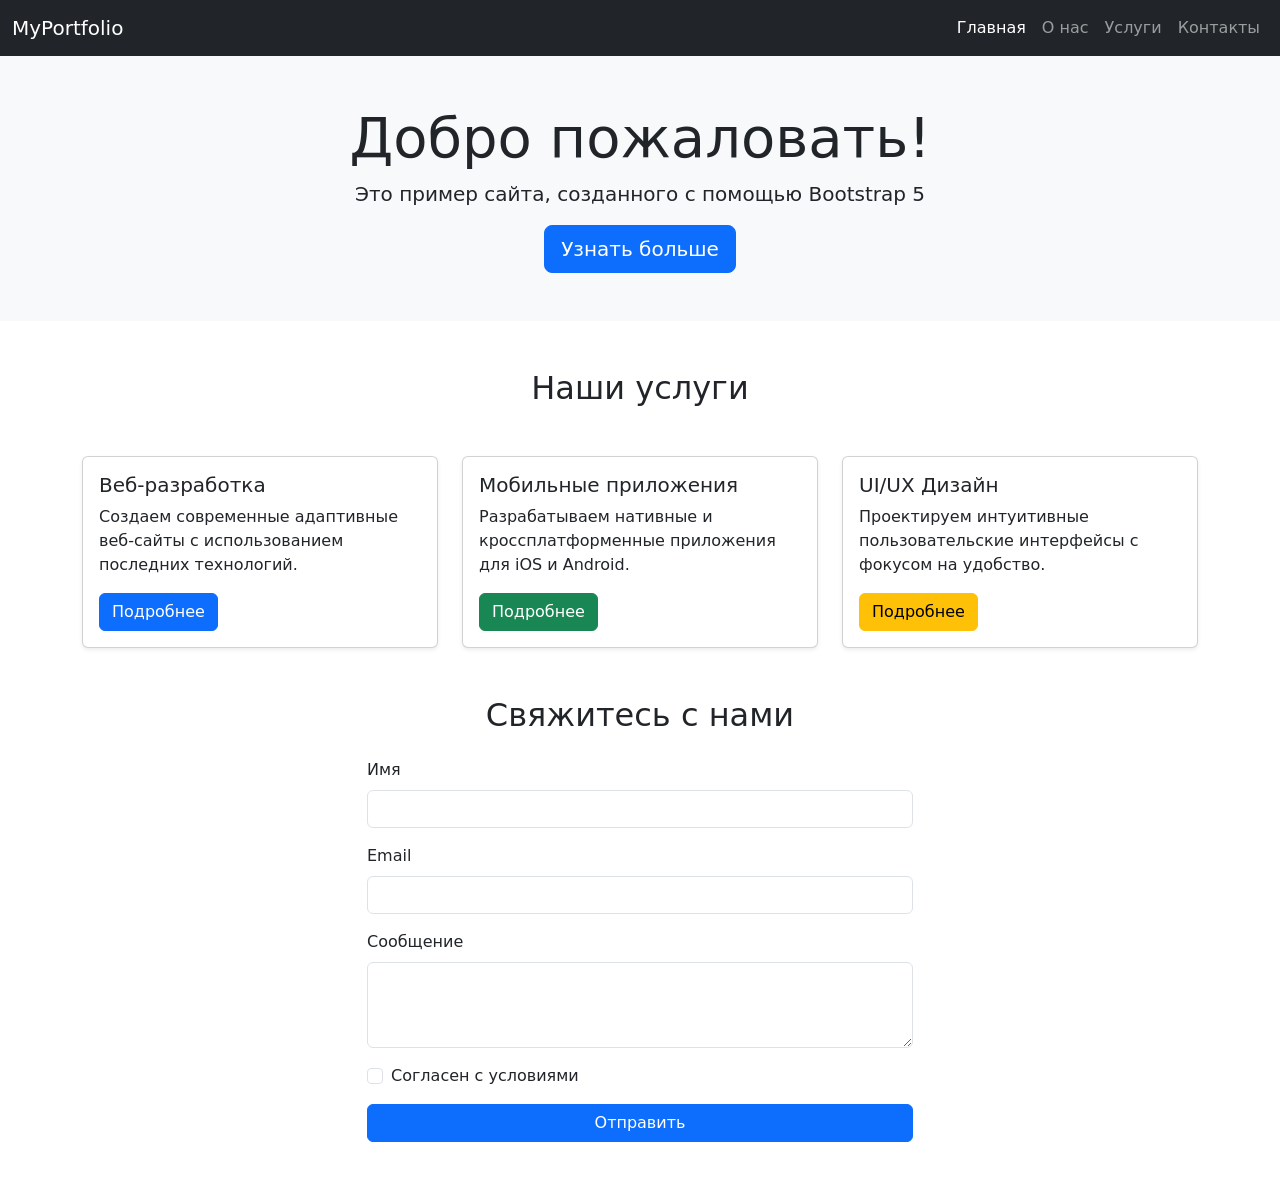
==== index.html @ f77bf300 "Initial commit for Lab13" ====
<!DOCTYPE html>
<html lang="ru">

<head>
    <meta charset="UTF-8">
    <meta name="viewport" content="width=device-width, initial-scale=1.0">
    <title>Bootstrap Lab - Abbasov</title>
    <link href="https://cdn.jsdelivr.net/npm/bootstrap@5.3.3/dist/css/bootstrap.min.css" rel="stylesheet">
    <link rel="stylesheet" href="custom.css">
</head>

<body>
    <nav class="navbar navbar-expand-lg navbar-dark bg-dark">
        <div class="container-fluid">
            <a class="navbar-brand" href="#">MyPortfolio</a>
            <button class="navbar-toggler" type="button" data-bs-toggle="collapse" data-bs-target="#navbarNav">
                <span class="navbar-toggler-icon"></span>
            </button>
            <div class="collapse navbar-collapse" id="navbarNav">
                <ul class="navbar-nav ms-auto">
                    <li class="nav-item"><a class="nav-link active" href="#home">Главная</a></li>
                    <li class="nav-item"><a class="nav-link" href="#about">О нас</a></li>
                    <li class="nav-item"><a class="nav-link" href="#services">Услуги</a></li>
                    <li class="nav-item"><a class="nav-link" href="#contact">Контакты</a></li>
                </ul>
            </div>
        </div>
    </nav>

    <div class="container-fluid bg-light py-5" id="home">
        <div class="container text-center">
            <h1 class="display-4">Добро пожаловать!</h1>
            <p class="lead">Это пример сайта, созданного с помощью Bootstrap 5</p>
            <button class="btn btn-primary btn-lg">Узнать больше</button>
        </div>
    </div>

    <script src="https://cdn.jsdelivr.net/npm/bootstrap@5.3.3/dist/js/bootstrap.bundle.min.js"></script>
    <div class="container my-5" id="services">
        <h2 class="text-center mb-5">Наши услуги</h2>
        <div class="row g-4">
            <div class="col-12 col-md-6 col-lg-4">
                <div class="card h-100 shadow-sm">
                    <div class="card-body">
                        <h5 class="card-title">Веб-разработка</h5>
                        <p class="card-text">Создаем современные адаптивные веб-сайты с использованием последних
                            технологий.</p>
                        <a href="#" class="btn btn-primary">Подробнее</a>
                    </div>
                </div>
            </div>
            <div class="col-12 col-md-6 col-lg-4">
                <div class="card h-100 shadow-sm">
                    <div class="card-body">
                        <h5 class="card-title">Мобильные приложения</h5>
                        <p class="card-text">Разрабатываем нативные и кроссплатформенные приложения для iOS и Android.
                        </p>
                        <a href="#" class="btn btn-success">Подробнее</a>
                    </div>
                </div>
            </div>
            <div class="col-12 col-md-6 col-lg-4">
                <div class="card h-100 shadow-sm">
                    <div class="card-body">
                        <h5 class="card-title">UI/UX Дизайн</h5>
                        <p class="card-text">Проектируем интуитивные пользовательские интерфейсы с фокусом на удобство.
                        </p>
                        <a href="#" class="btn btn-warning">Подробнее</a>
                    </div>
                </div>
            </div>
        </div>
    </div>
    <div class="container my-5" id="contact">
        <div class="row justify-content-center">
            <div class="col-lg-6">
                <h2 class="text-center mb-4">Свяжитесь с нами</h2>
                <form id="contactForm" class="needs-validation" novalidate>
                    <div class="mb-3">
                        <label for="name" class="form-label">Имя</label>
                        <input type="text" class="form-control" id="name" required>
                        <div class="invalid-feedback">Введите ваше имя.</div>
                    </div>
                    <div class="mb-3">
                        <label for="email" class="form-label">Email</label>
                        <input type="email" class="form-control" id="email" required>
                        <div class="invalid-feedback">Введите корректный email.</div>
                    </div>
                    <div class="mb-3">
                        <label for="message" class="form-label">Сообщение</label>
                        <textarea class="form-control" id="message" rows="3" required></textarea>
                        <div class="invalid-feedback">Введите сообщение.</div>
                    </div>
                    <div class="mb-3 form-check">
                        <input type="checkbox" class="form-check-input" id="agree" required>
                        <label class="form-check-label" for="agree">Согласен с условиями</label>
                        <div class="invalid-feedback">Необходимо согласие.</div>
                    </div>
                    <div class="d-grid">
                        <button class="btn btn-primary" type="submit">Отправить</button>
                    </div>
                </form>
            </div>
        </div>
    </div>

    <script>
        (function () {
            const form = document.getElementById('contactForm');
            form.addEventListener('submit', function (event) {
                if (!form.checkValidity()) {
                    event.preventDefault();
                    event.stopPropagation();
                } else {
                    event.preventDefault();
                    alert("Форма успешно отправлена!");
                    form.reset();
                    form.classList.remove("was-validated");
                }
                form.classList.add("was-validated");
            }, false);
        })();
    </script>
</body>

</html>
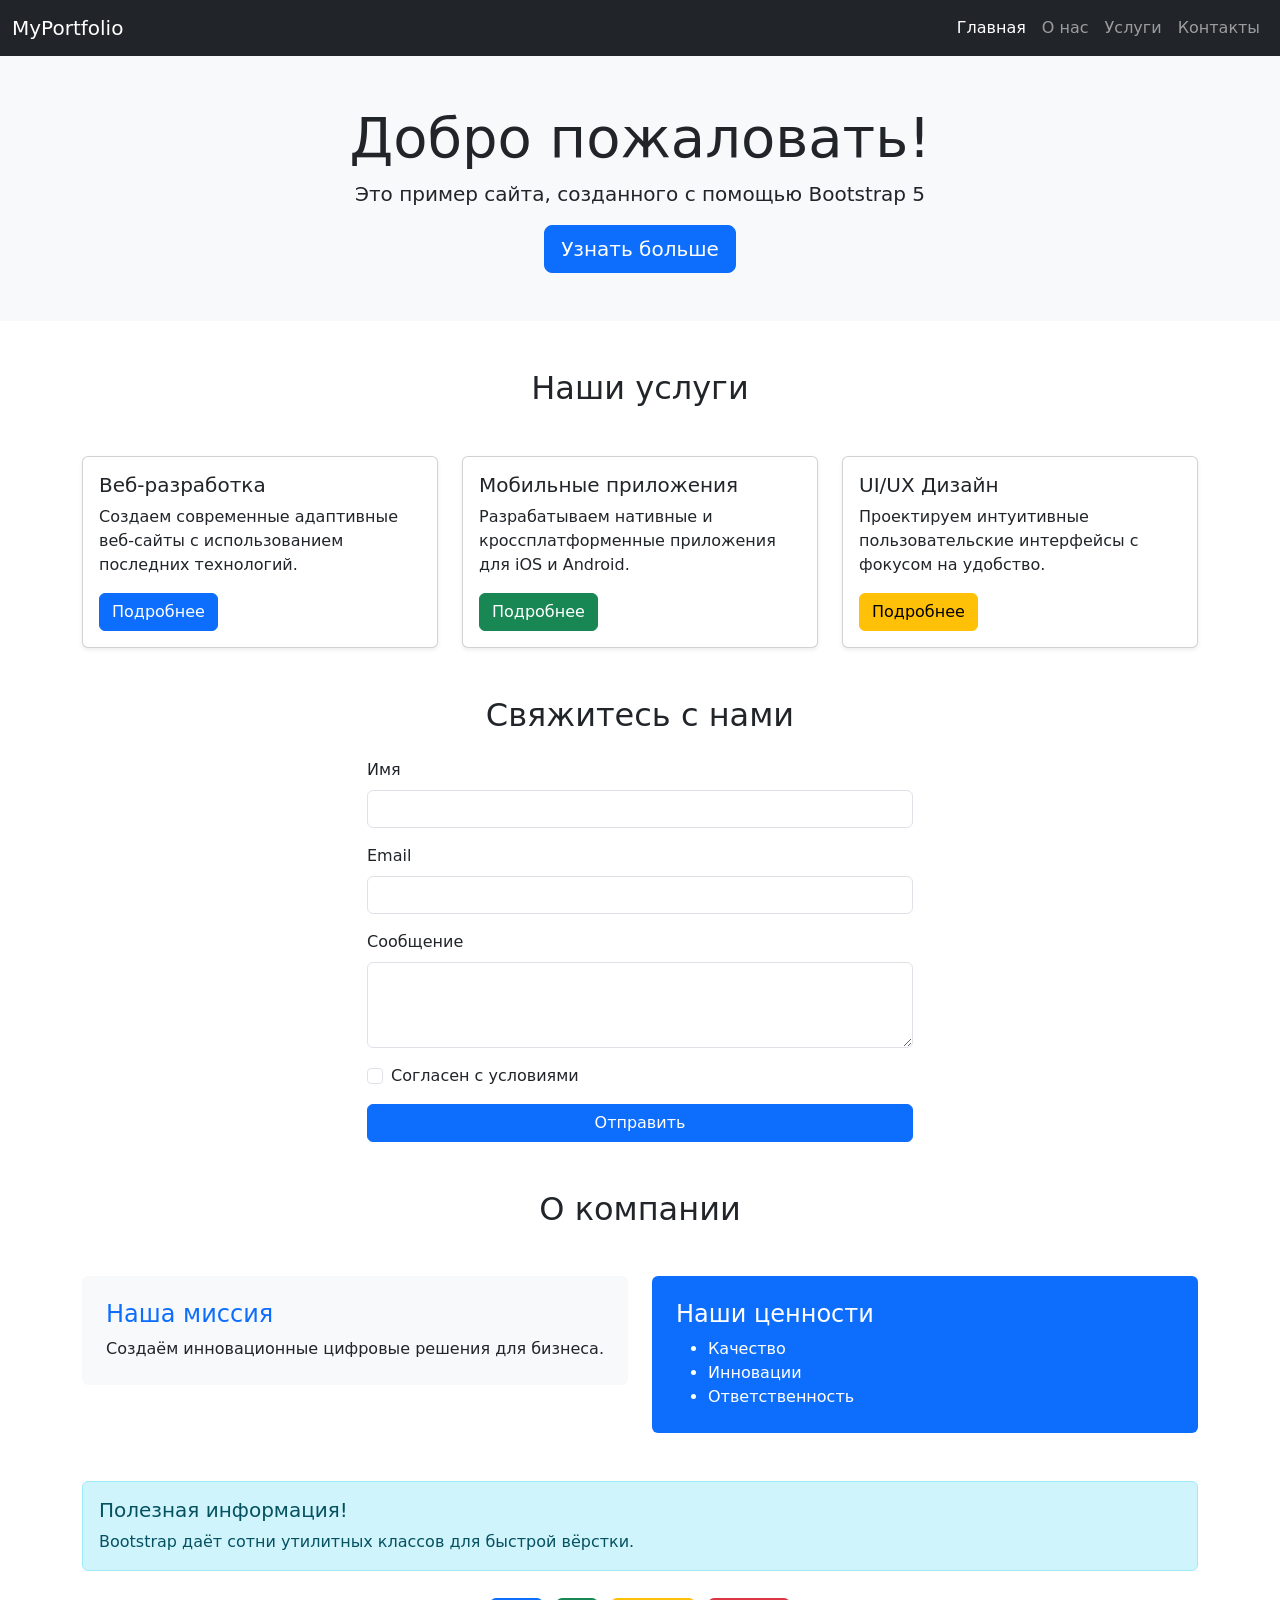
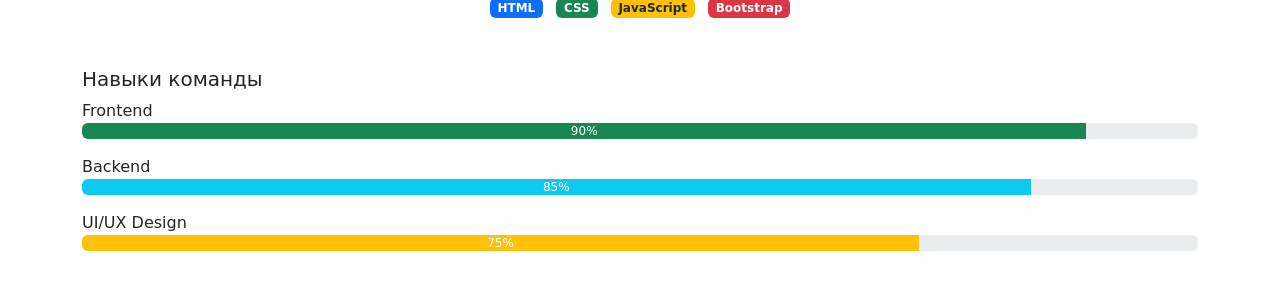
==== commit 52dc2abb: "Step 7: Bootstrap utility classes" ====
--- a/index.html
+++ b/index.html
@@ -121,6 +121,58 @@
             }, false);
         })();
     </script>
+    <div class="container my-5" id="about">
+        <h2 class="text-center mb-5">О компании</h2>
+        <div class="row">
+            <div class="col-md-6 mb-4">
+                <div class="p-4 bg-light rounded">
+                    <h4 class="text-primary">Наша миссия</h4>
+                    <p class="mb-0">Создаём инновационные цифровые решения для бизнеса.</p>
+                </div>
+            </div>
+            <div class="col-md-6 mb-4">
+                <div class="p-4 bg-primary text-white rounded">
+                    <h4>Наши ценности</h4>
+                    <ul class="mb-0">
+                        <li>Качество</li>
+                        <li>Инновации</li>
+                        <li>Ответственность</li>
+                    </ul>
+                </div>
+            </div>
+        </div>
+        <div class="alert alert-info mt-4">
+            <h5 class="alert-heading">Полезная информация!</h5>
+            <p class="mb-0">Bootstrap даёт сотни утилитных классов для быстрой вёрстки.</p>
+        </div>
+        <div class="text-center mt-4">
+            <span class="badge bg-primary me-2">HTML</span>
+            <span class="badge bg-success me-2">CSS</span>
+            <span class="badge bg-warning text-dark me-2">JavaScript</span>
+            <span class="badge bg-danger">Bootstrap</span>
+        </div>
+        <div class="mt-5">
+            <h5>Навыки команды</h5>
+            <div class="mb-3">
+                <label>Frontend</label>
+                <div class="progress">
+                    <div class="progress-bar bg-success" style="width:90%">90%</div>
+                </div>
+            </div>
+            <div class="mb-3">
+                <label>Backend</label>
+                <div class="progress">
+                    <div class="progress-bar bg-info" style="width:85%">85%</div>
+                </div>
+            </div>
+            <div class="mb-3">
+                <label>UI/UX Design</label>
+                <div class="progress">
+                    <div class="progress-bar bg-warning" style="width:75%">75%</div>
+                </div>
+            </div>
+        </div>
+    </div>
 </body>
 
 </html>
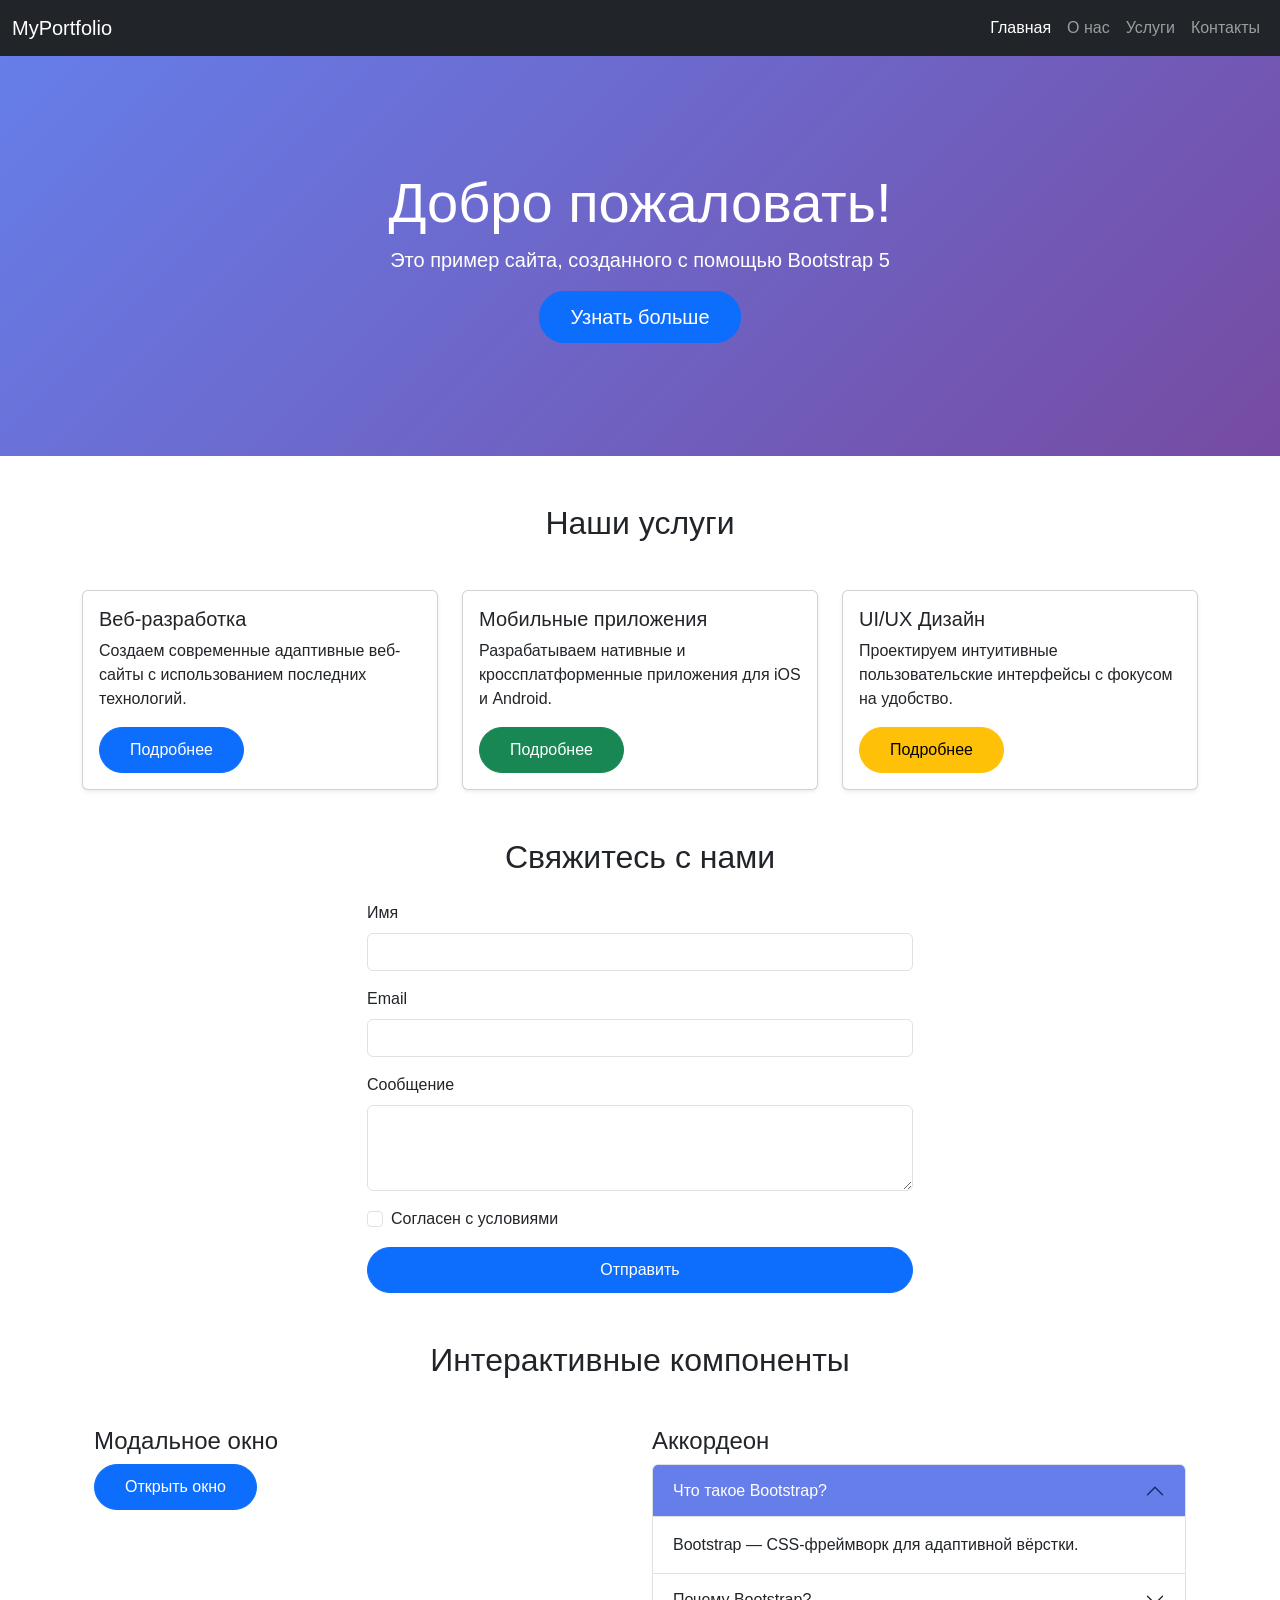
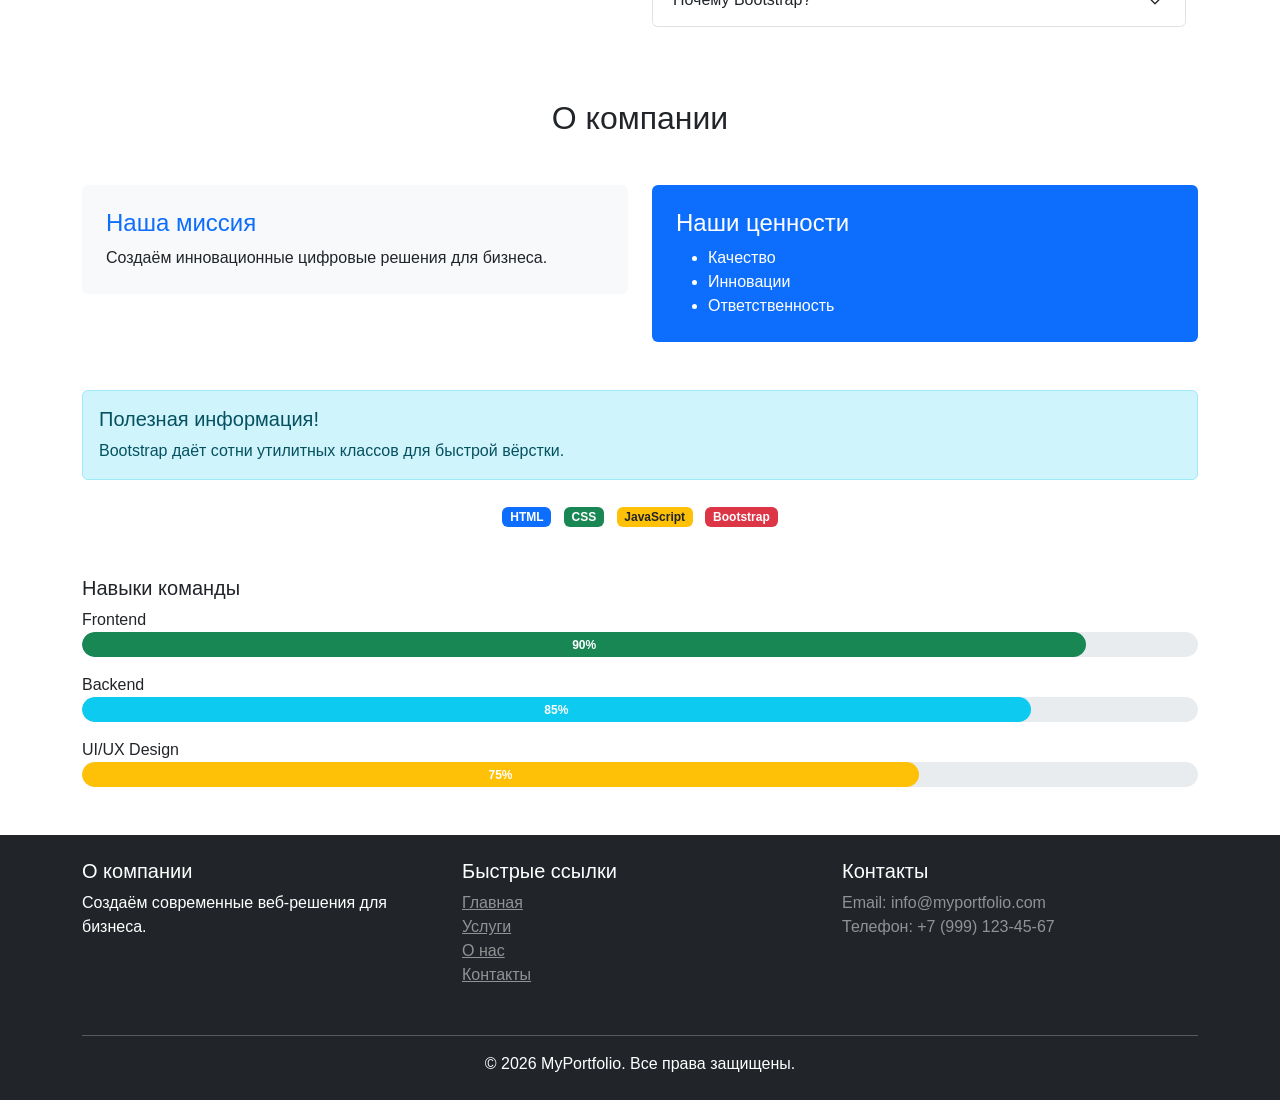
==== commit a840e7ee: "Step 9: custom CSS styles for Bootstrap" ====
--- a/index.html
+++ b/index.html
@@ -122,6 +122,64 @@
         })();
     </script>
     <div class="container my-5" id="about">
+        <div class="container my-5">
+            <h2 class="text-center mb-5">Интерактивные компоненты</h2>
+            <div class="row">
+                <div class="col-md-6 mb-4">
+                    <h4>Модальное окно</h4>
+                    <button type="button" class="btn btn-primary" data-bs-toggle="modal" data-bs-target="#exampleModal">
+                        Открыть окно
+                    </button>
+                    <div class="modal fade" id="exampleModal" tabindex="-1">
+                        <div class="modal-dialog modal-dialog-centered">
+                            <div class="modal-content">
+                                <div class="modal-header">
+                                    <h5 class="modal-title">Добро пожаловать!</h5>
+                                    <button type="button" class="btn-close" data-bs-dismiss="modal"></button>
+                                </div>
+                                <div class="modal-body">
+                                    Пример модального окна Bootstrap.
+                                </div>
+                                <div class="modal-footer">
+                                    <button type="button" class="btn btn-secondary"
+                                        data-bs-dismiss="modal">Закрыть</button>
+                                    <button type="button" class="btn btn-primary">Сохранить</button>
+                                </div>
+                            </div>
+                        </div>
+                    </div>
+                </div>
+                <div class="col-md-6 mb-4">
+                    <h4>Аккордеон</h4>
+                    <div class="accordion" id="accordionExample">
+                        <div class="accordion-item">
+                            <h2 class="accordion-header">
+                                <button class="accordion-button" type="button" data-bs-toggle="collapse"
+                                    data-bs-target="#collapseOne">
+                                    Что такое Bootstrap?
+                                </button>
+                            </h2>
+                            <div id="collapseOne" class="accordion-collapse collapse show"
+                                data-bs-parent="#accordionExample">
+                                <div class="accordion-body">Bootstrap — CSS-фреймворк для адаптивной вёрстки.</div>
+                            </div>
+                        </div>
+                        <div class="accordion-item">
+                            <h2 class="accordion-header">
+                                <button class="accordion-button collapsed" type="button" data-bs-toggle="collapse"
+                                    data-bs-target="#collapseTwo">
+                                    Почему Bootstrap?
+                                </button>
+                            </h2>
+                            <div id="collapseTwo" class="accordion-collapse collapse"
+                                data-bs-parent="#accordionExample">
+                                <div class="accordion-body">Готовые компоненты, сетка, адаптивность.</div>
+                            </div>
+                        </div>
+                    </div>
+                </div>
+            </div>
+        </div>
         <h2 class="text-center mb-5">О компании</h2>
         <div class="row">
             <div class="col-md-6 mb-4">
@@ -173,6 +231,37 @@
             </div>
         </div>
     </div>
+    <!-- Футер -->
+    <footer class="bg-dark text-white py-4 mt-5">
+        <div class="container">
+            <div class="row">
+                <div class="col-md-4 mb-3">
+                    <h5>О компании</h5>
+                    <p>Создаём современные веб-решения для бизнеса.</p>
+                </div>
+                <div class="col-md-4 mb-3">
+                    <h5>Быстрые ссылки</h5>
+                    <ul class="list-unstyled">
+                        <li><a href="#home" class="text-white-50">Главная</a></li>
+                        <li><a href="#services" class="text-white-50">Услуги</a></li>
+                        <li><a href="#about" class="text-white-50">О нас</a></li>
+                        <li><a href="#contact" class="text-white-50">Контакты</a></li>
+                    </ul>
+                </div>
+                <div class="col-md-4 mb-3">
+                    <h5>Контакты</h5>
+                    <ul class="list-unstyled text-white-50">
+                        <li>Email: info@myportfolio.com</li>
+                        <li>Телефон: +7 (999) 123-45-67</li>
+                    </ul>
+                </div>
+            </div>
+            <hr class="bg-secondary">
+            <div class="text-center">
+                <p class="mb-0">&copy; 2026 MyPortfolio. Все права защищены.</p>
+            </div>
+        </div>
+    </footer>
 </body>
 
 </html>
--- a/custom.css
+++ b/custom.css
@@ -0,0 +1,49 @@
+body {
+    font-family: 'Segoe UI', Tahoma, Geneva, Verdana, sans-serif;
+}
+
+#home {
+    background: linear-gradient(135deg, #667eea 0%, #764ba2 100%);
+    color: white;
+    min-height: 400px;
+    display: flex;
+    align-items: center;
+}
+#home .btn {
+    transition: transform 0.3s ease;
+}
+#home .btn:hover {
+    transform: translateY(-3px);
+}
+
+.card {
+    transition: transform 0.3s ease, box-shadow 0.3s ease;
+}
+.card:hover {
+    transform: translateY(-10px);
+    box-shadow: 0 10px 30px rgba(0,0,0,0.15) !important;
+}
+
+.btn {
+    border-radius: 25px;
+    padding: 10px 30px;
+}
+
+.form-control:focus {
+    border-color: #667eea;
+    box-shadow: 0 0 0 0.2rem rgba(102,126,234,0.25);
+}
+
+.progress {
+    height: 25px;
+    border-radius: 15px;
+}
+.progress-bar {
+    border-radius: 15px;
+    font-weight: bold;
+}
+
+.accordion-button:not(.collapsed) {
+    background-color: #667eea;
+    color: white;
+}
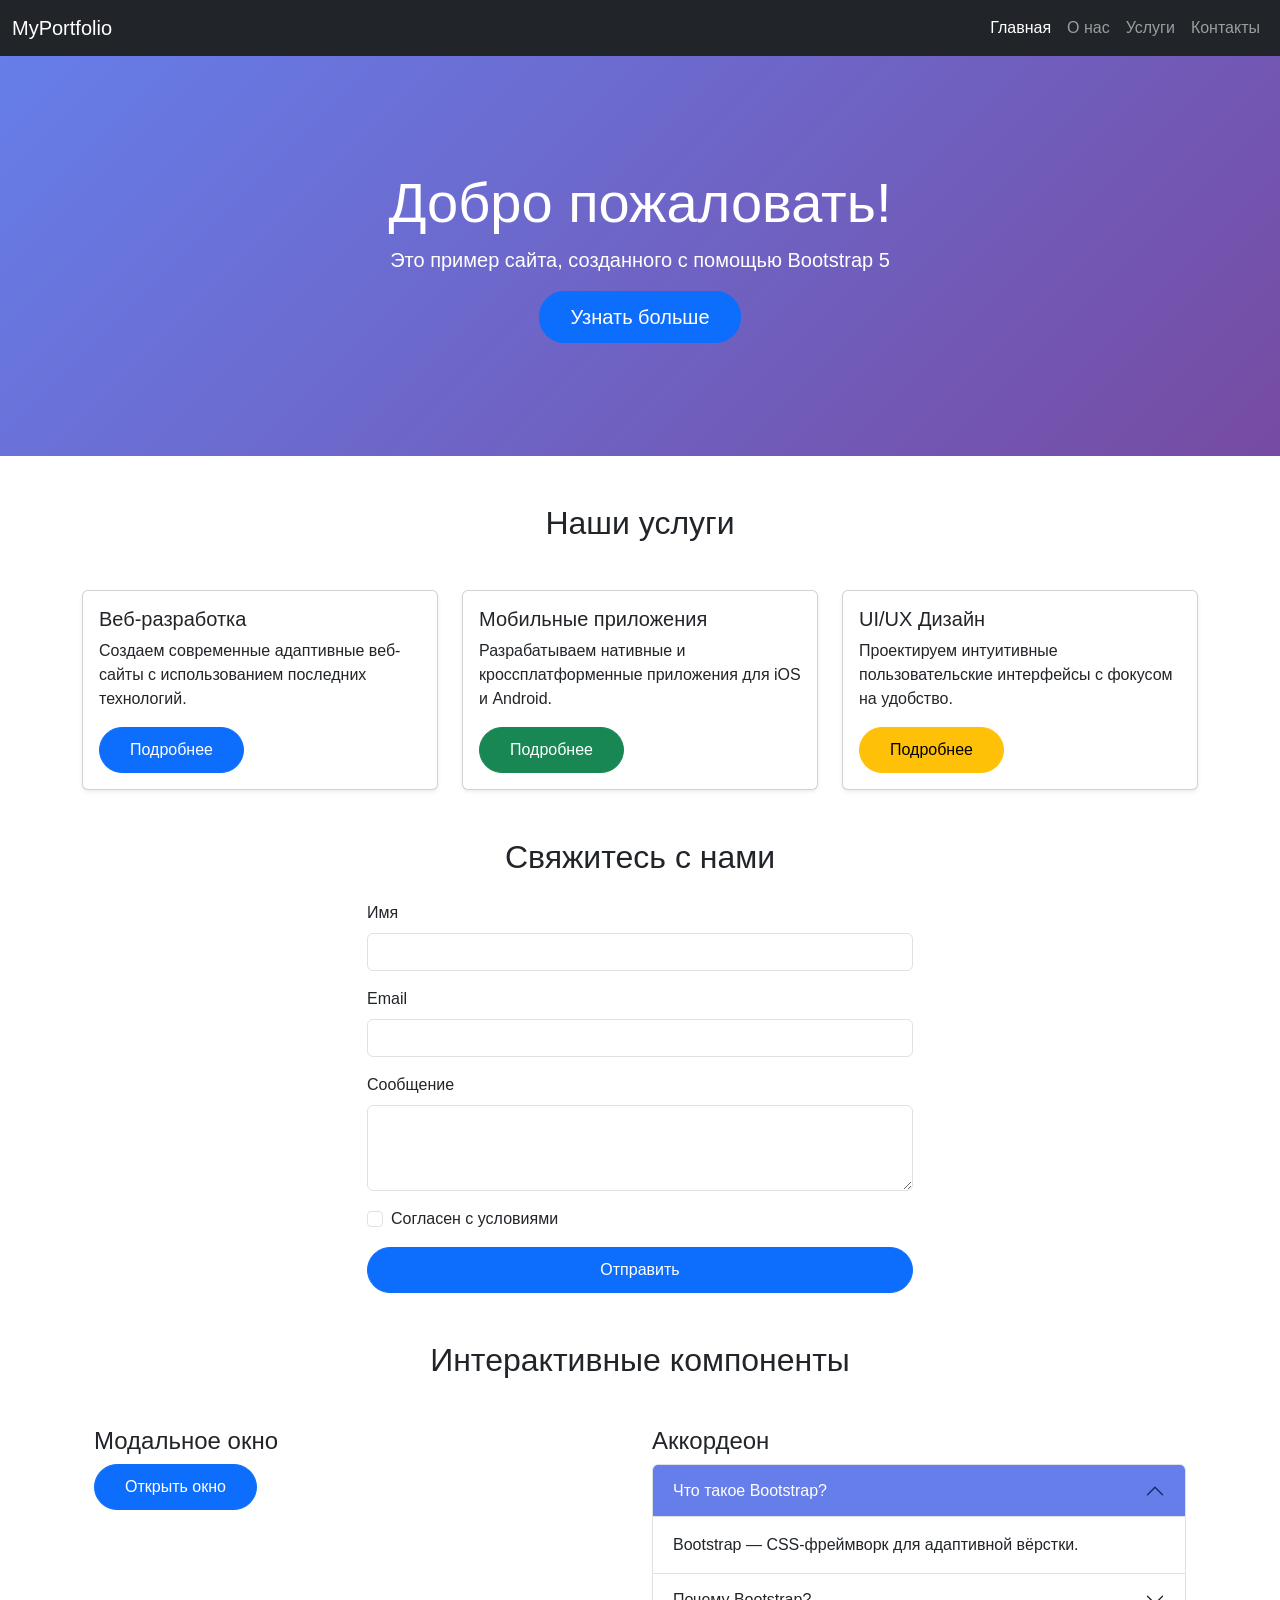
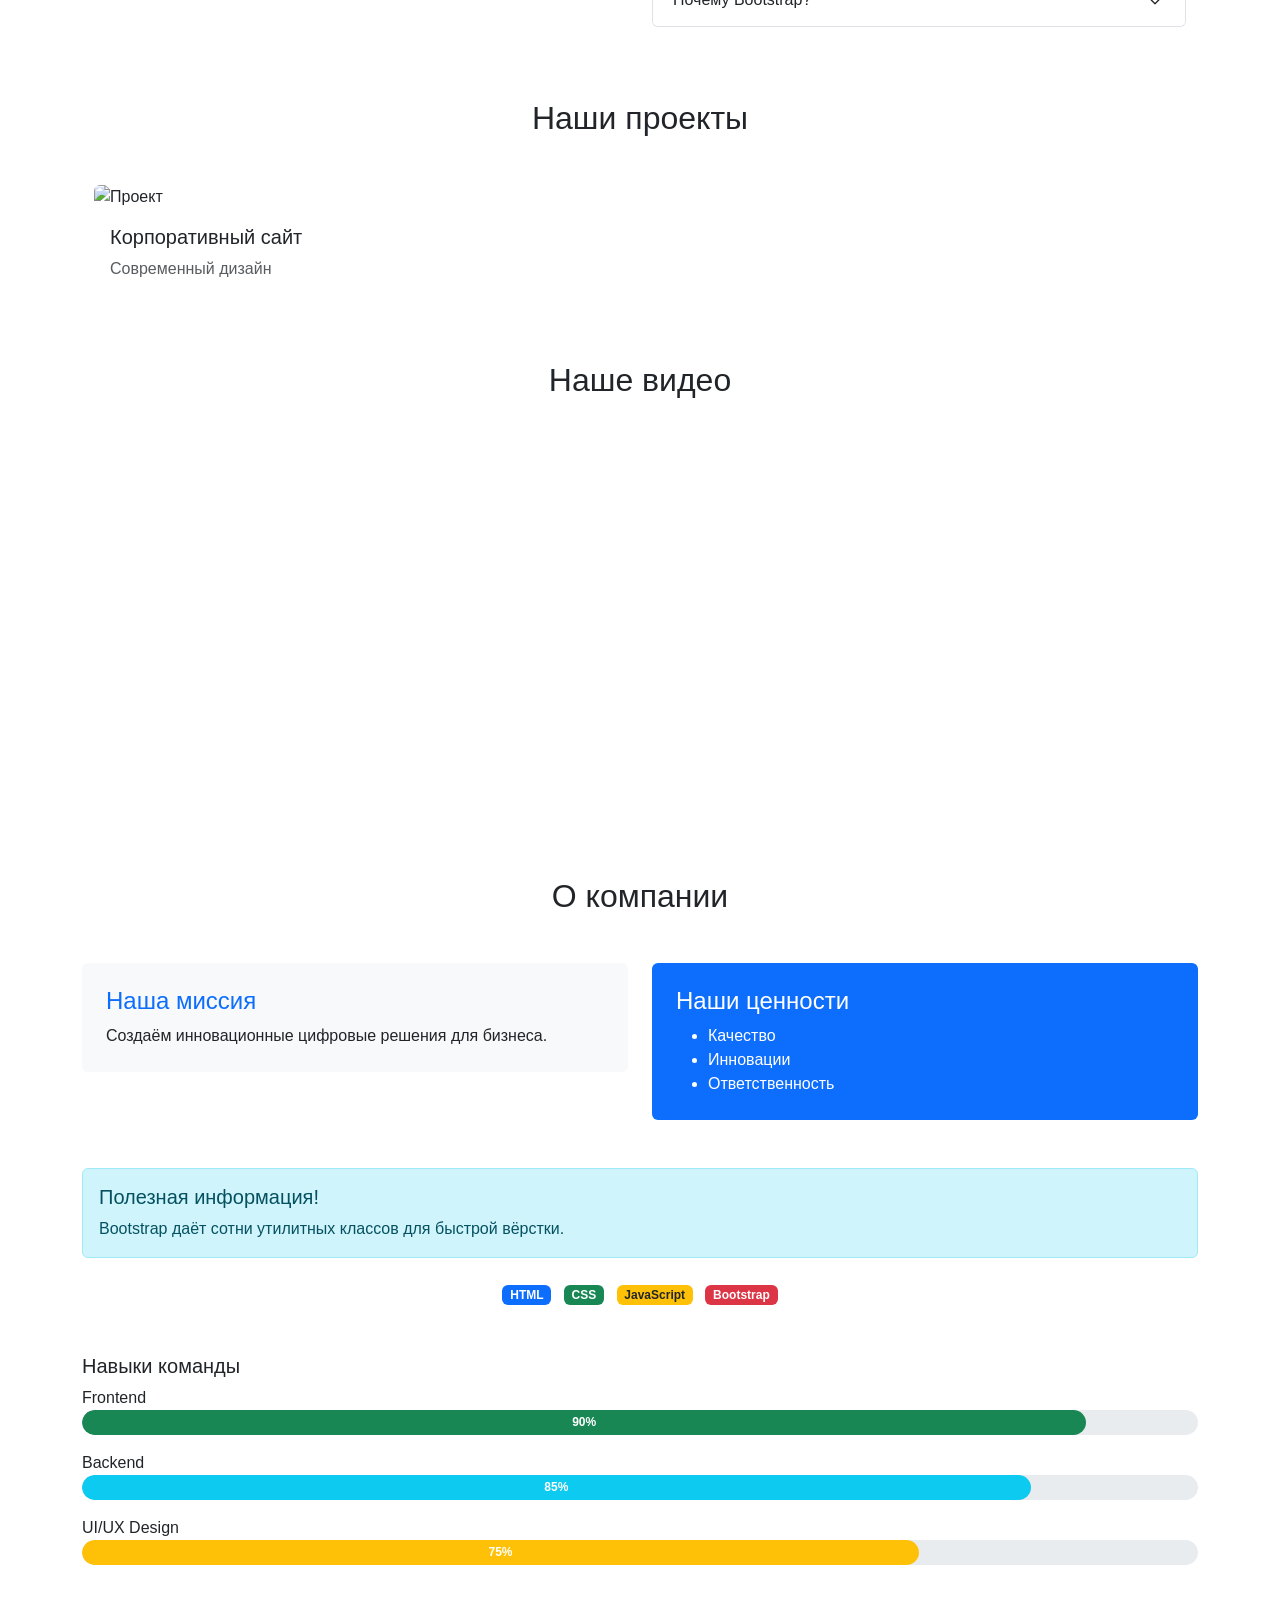
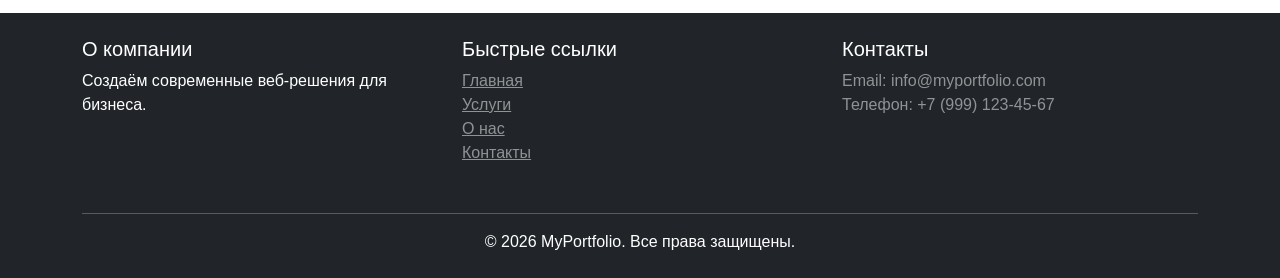
==== commit d076ca0c: "Step 10: responsive images and embedded media" ====
--- a/index.html
+++ b/index.html
@@ -180,6 +180,32 @@
                 </div>
             </div>
         </div>
+        <div class="container my-5">
+            <h2 class="text-center mb-5">Наши проекты</h2>
+            <div class="row g-3">
+                <div class="col-12 col-sm-6 col-lg-4">
+                    <div class="card border-0">
+                        <img src="https://placeholder.apptor.studio/200/200/product1.png" class="img-fluid rounded"
+                            alt="Проект">
+                        <div class="card-body">
+                            <h5 class="card-title">Корпоративный сайт</h5>
+                            <p class="text-muted">Современный дизайн</p>
+                        </div>
+                    </div>
+                </div>
+            </div>
+        </div>
+
+        <div class="container my-5">
+            <h2 class="text-center mb-4">Наше видео</h2>
+            <div class="row justify-content-center">
+                <div class="col-lg-8">
+                    <div class="ratio ratio-16x9">
+                        <iframe src="https://www.youtube.com/embed/dQw4w9WgXcQ" title="video" allowfullscreen></iframe>
+                    </div>
+                </div>
+            </div>
+        </div>
         <h2 class="text-center mb-5">О компании</h2>
         <div class="row">
             <div class="col-md-6 mb-4">
@@ -231,7 +257,6 @@
             </div>
         </div>
     </div>
-    <!-- Футер -->
     <footer class="bg-dark text-white py-4 mt-5">
         <div class="container">
             <div class="row">
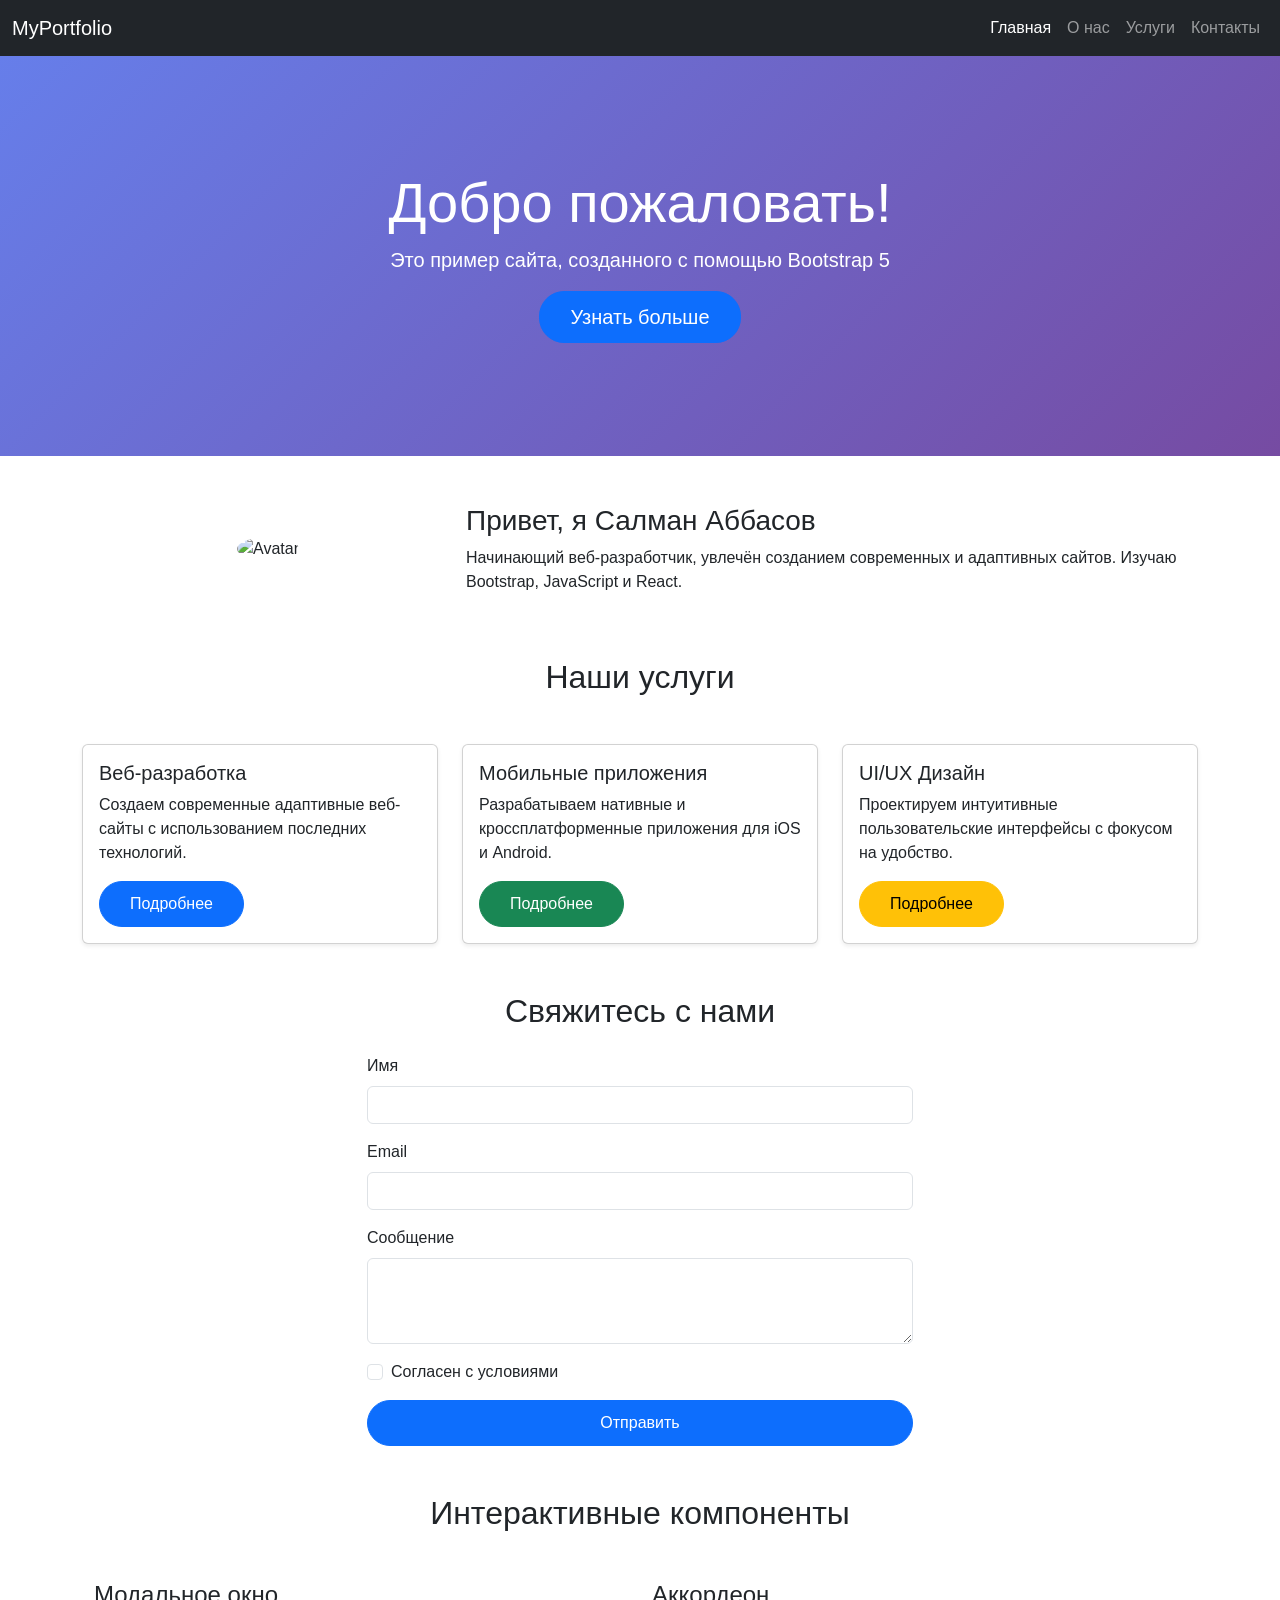
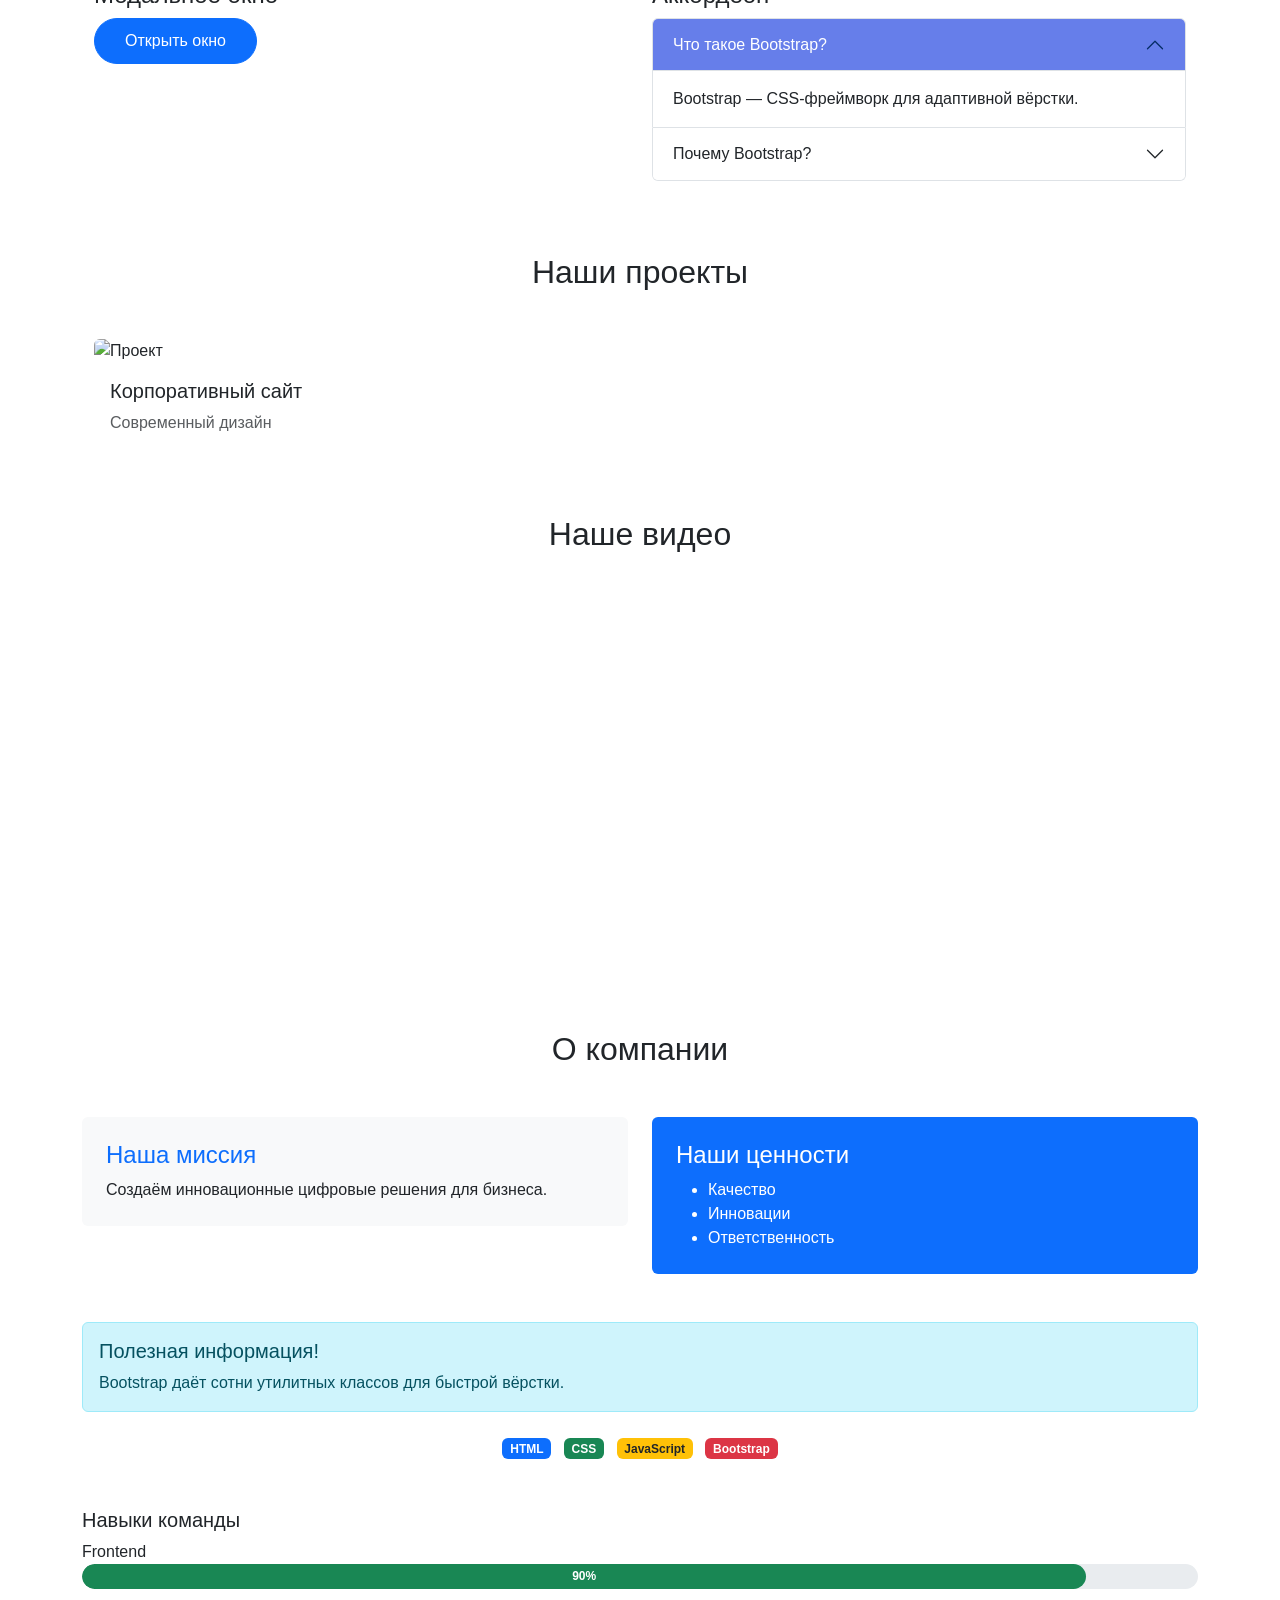
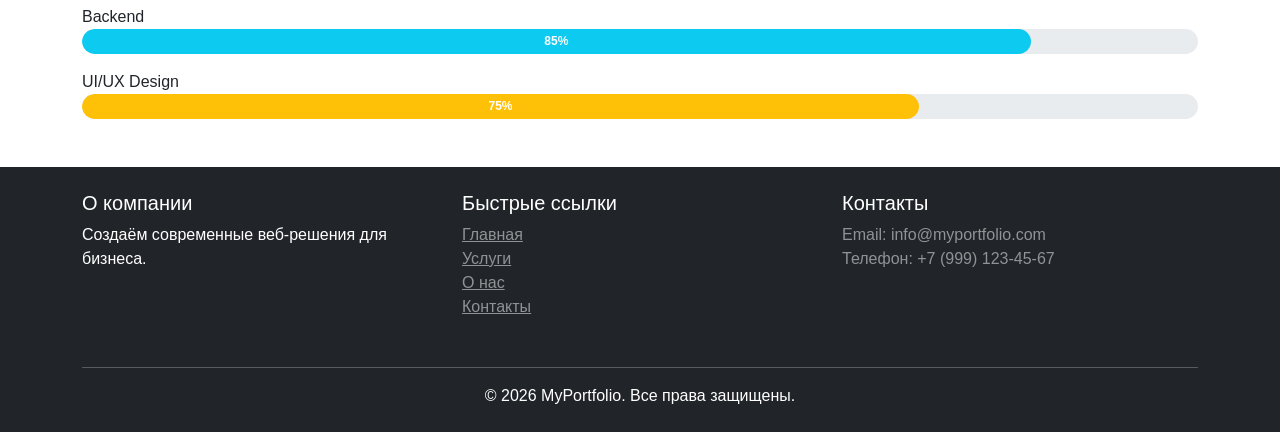
==== commit 48bc3557: "Step 11: final portfolio project completed" ====
--- a/index.html
+++ b/index.html
@@ -37,6 +37,20 @@
 
     <script src="https://cdn.jsdelivr.net/npm/bootstrap@5.3.3/dist/js/bootstrap.bundle.min.js"></script>
     <div class="container my-5" id="services">
+        <!-- Секция "О себе" -->
+        <div class="container my-5">
+            <div class="row align-items-center">
+                <div class="col-md-4 text-center mb-3">
+                    <img src="https://i.pinimg.com/736x/a5/36/44/a5364498a76b82369758c3e68810b2de.jpg" class="img-fluid rounded-circle"
+                        alt="Avatar" style="max-width: 200px;">
+                </div>
+                <div class="col-md-8">
+                    <h3>Привет, я Салман Аббасов</h3>
+                    <p>Начинающий веб-разработчик, увлечён созданием современных и адаптивных сайтов. Изучаю Bootstrap,
+                        JavaScript и React.</p>
+                </div>
+            </div>
+        </div>
         <h2 class="text-center mb-5">Наши услуги</h2>
         <div class="row g-4">
             <div class="col-12 col-md-6 col-lg-4">
--- a/custom.css
+++ b/custom.css
@@ -46,4 +46,71 @@
 .accordion-button:not(.collapsed) {
     background-color: #667eea;
     color: white;
+}
+
+.timeline {
+    position: relative;
+    padding: 20px 0;
+}
+.timeline::before {
+    content: '';
+    position: absolute;
+    left: 50%;
+    transform: translateX(-50%);
+    width: 4px;
+    height: 100%;
+    background: linear-gradient(180deg, #667eea, #764ba2);
+}
+.timeline-item {
+    position: relative;
+    width: 50%;
+    padding-right: 40px;
+    text-align: right;
+    margin-bottom: 50px;
+}
+.timeline-item-left {
+    margin-left: 50%;
+    padding-right: 0;
+    padding-left: 40px;
+    text-align: left;
+}
+.timeline-item::before {
+    content: '';
+    position: absolute;
+    right: -8px;
+    top: 0;
+    width: 16px;
+    height: 16px;
+    background: white;
+    border: 4px solid #667eea;
+    border-radius: 50%;
+    transition: transform 0.3s ease;
+}
+.timeline-item-left::before {
+    right: auto;
+    left: -8px;
+}
+.timeline-item:hover::before {
+    transform: scale(1.5);
+    background: #667eea;
+}
+.timeline-content {
+    background: white;
+    padding: 20px;
+    border-radius: 10px;
+    box-shadow: 0 3px 15px rgba(0,0,0,0.1);
+    transition: all 0.3s ease;
+}
+.timeline-content:hover {
+    transform: translateY(-5px);
+}
+@media (max-width: 768px) {
+    .timeline::before { left: 20px; }
+    .timeline-item, .timeline-item-left {
+        width: 100%;
+        margin-left: 0;
+        padding-left: 60px;
+        text-align: left;
+    }
+    .timeline-item::before, .timeline-item-left::before { left: 12px; }
 }
